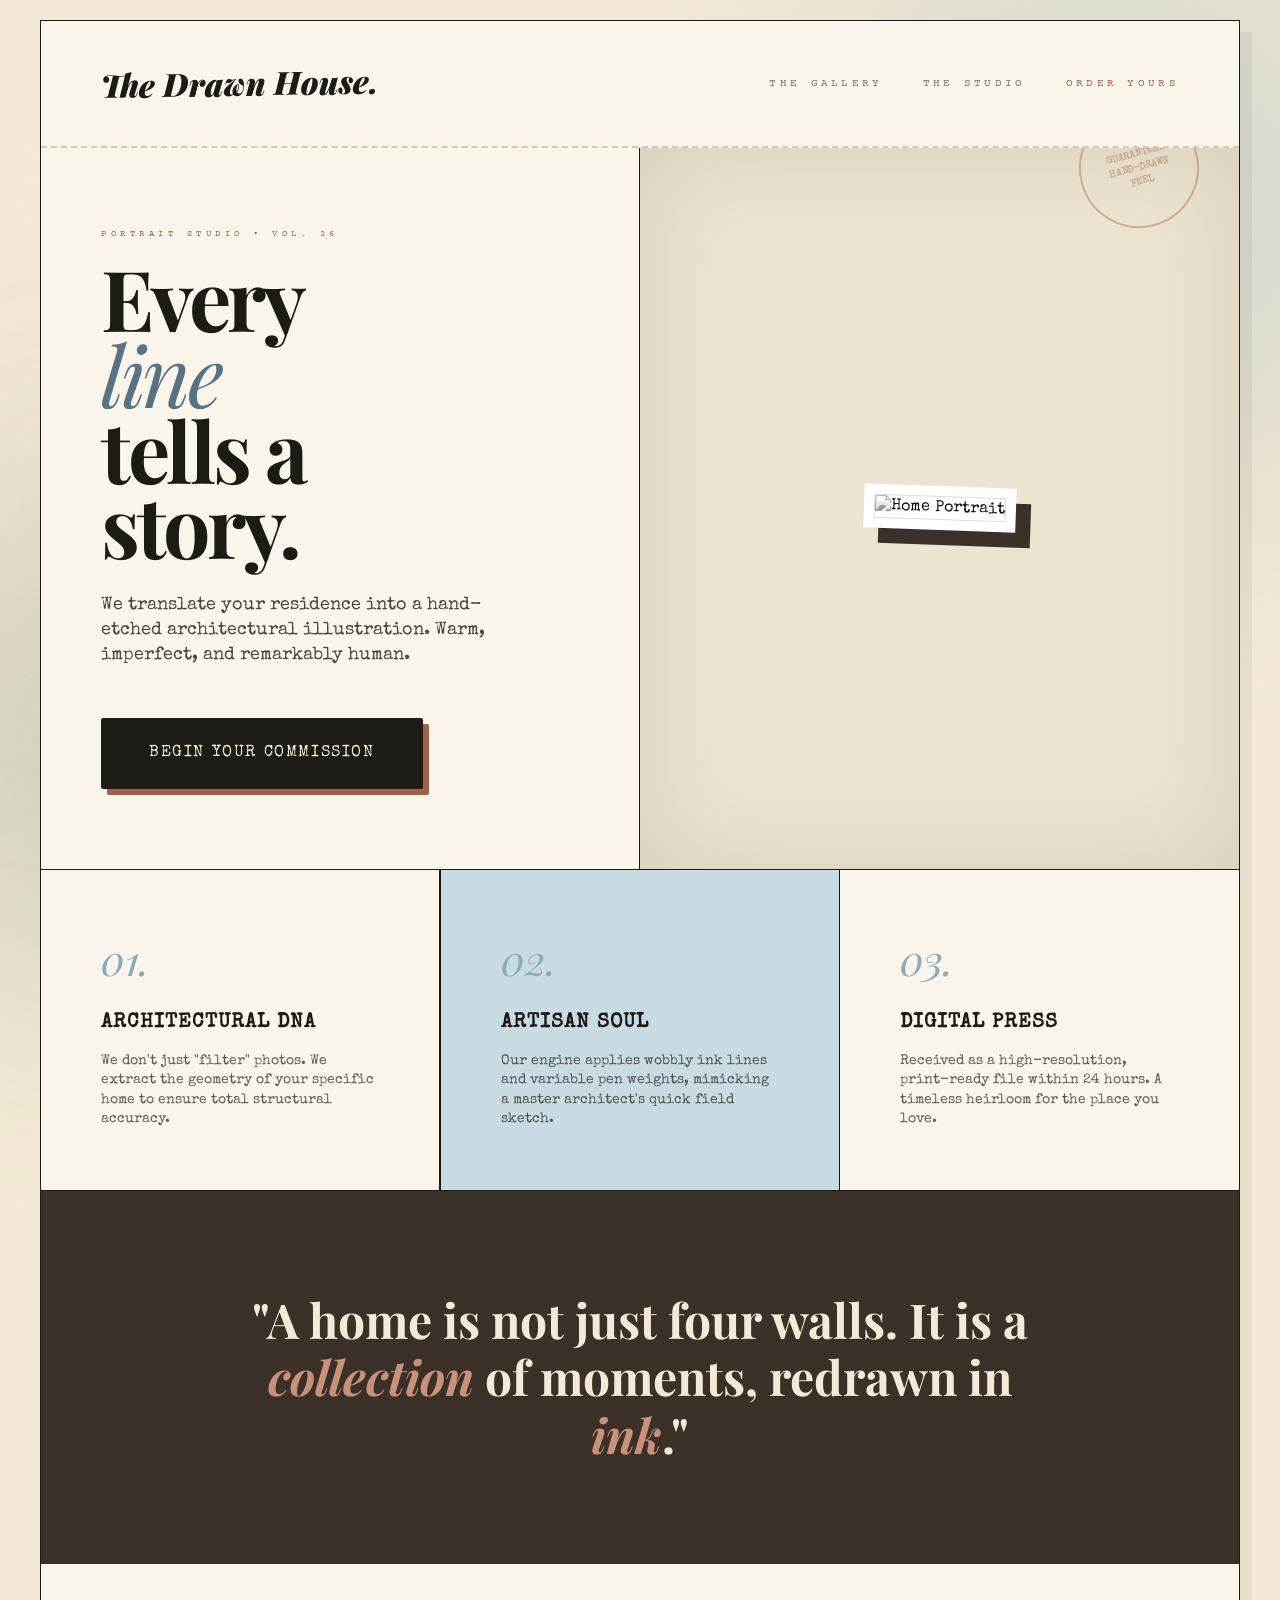
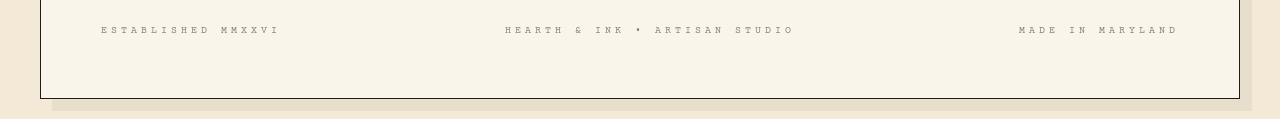
==== frontend/index.html @ 2aaf96cb "Update to luxury cotton card stock texture" ====
<!DOCTYPE html>
<html lang="en">
<head>
    <meta charset="UTF-8">
    <meta name="viewport" content="width=device-width, initial-scale=1.0">
    <title>Hearth & Ink | Hand-Drawn House Illustrations</title>
    <link rel="preconnect" href="https://fonts.googleapis.com">
    <link rel="preconnect" href="https://fonts.gstatic.com" crossorigin>
    <link href="https://fonts.googleapis.com/css2?family=Courier+Prime:ital,wght@0,400;0,700;1,400;1,700&family=Playfair+Display:ital,wght@0,400..900;1,400..900&family=Special+Elite&display=swap" rel="stylesheet">
    <style>
        :root {
            --ink: #1E1A15;
            --charcoal: #3B3128;
            --parchment: #F3E9D6;
            --cream: #FAF5EB;
            --linen: #ECE3D0;
            --dust: #D6C9B0;
            --rust: #A0614A;
            --rust-light: #C9917A;
            --rust-faint: #E8D0C7;
            --slate-blue: #5A7382;
            --mist-blue: #8AAAB8;
            --fog-blue: #C8DAE2;
            --moss: #4A6350;
            --lichen-green: #6E8C72;
            --sage-green: #9AB89E;
            --pale-sage: #D4E2D5;
            
            --border-radius: 2px;
            --shadow-hard: 4px 4px 0px var(--ink);
        }

        * { margin: 0; padding: 0; box-sizing: border-box; }

        body {
            background-color: var(--parchment);
            color: var(--ink);
            font-family: 'Special Elite', cursive;
            line-height: 1.4;
            overflow-x: hidden;
            padding: 20px;
        }

        /* The Non-Negotiable Grain Overlay */
        body::before {
            content: "";
            position: fixed;
            top: 0; left: 0; width: 100%; height: 100%;
            pointer-events: none;
            z-index: 9999;
            opacity: 0.055;
            mix-blend-mode: multiply;
            background-image: url("data:image/svg+xml,%3Csvg viewBox='0 0 200 200' xmlns='http://www.w3.org/2000/svg'%3%3Ffilter id='noiseFilter'%3E%3CfeTurbulence type='fractalNoise' baseFrequency='0.65' numOctaves='3' stitchTiles='stitch'/%3E%3C/filter%3E%3Crect width='100%25' height='100%25' filter='url(%23noiseFilter)'/%3E%3C/svg%3E");
        }

        /* Decorative Large Background "Ink Splashes" */
        .splash {
            position: fixed;
            border-radius: 50%;
            filter: blur(120px);
            z-index: -1;
            opacity: 0.25;
            pointer-events: none;
        }
        .splash-1 { top: -10%; right: -10%; width: 600px; height: 600px; background: var(--mist-blue); }
        .splash-2 { bottom: -10%; left: -10%; width: 500px; height: 500px; background: var(--lichen-green); }
        .splash-3 { top: 40%; left: -5%; width: 300px; height: 300px; background: var(--rust-faint); }

        .container {
            max-width: 1200px;
            margin: 0 auto;
            border: 1px solid var(--ink);
            background-color: var(--cream);
            position: relative;
            min-height: 100vh;
            box-shadow: 12px 12px 0px rgba(30,26,21,0.05);
        }

        /* Ripped Edge Header */
        nav {
            padding: 40px 60px;
            display: flex;
            justify-content: space-between;
            align-items: center;
            border-bottom: 2px dashed var(--dust);
        }

        .logo {
            font-family: 'Playfair Display', serif;
            font-size: 32px;
            font-style: italic;
            font-weight: 900;
            text-decoration: none;
            color: var(--ink);
            transform: rotate(-1deg);
            display: inline-block;
        }

        .nav-links {
            display: flex;
            gap: 40px;
            font-family: 'Courier Prime', monospace;
            font-size: 11px;
            text-transform: uppercase;
            letter-spacing: 0.3em;
        }

        .nav-links a { text-decoration: none; color: var(--ink); opacity: 0.6; transition: opacity 0.2s; }
        .nav-links a:hover { opacity: 1; color: var(--rust); }

        /* Massive Hero Section */
        .hero {
            display: grid;
            grid-template-columns: 1fr 1fr;
            min-height: 70vh;
            border-bottom: 1px solid var(--ink);
        }

        .hero-content {
            padding: 80px 60px;
            border-right: 1px solid var(--ink);
            display: flex;
            flex-direction: column;
            justify-content: center;
            background-color: var(--cream);
            position: relative;
        }

        /* Physical Luxury Cotton Card Stock Texture */
        .hero-content::before {
            content: "";
            position: absolute;
            inset: 0;
            opacity: 0.18;
            pointer-events: none;
            background-image: url('https://www.transparenttextures.com/patterns/handmade-paper.png');
            mix-blend-mode: multiply;
        }

        .section-tag {
            font-family: 'Courier Prime', monospace;
            font-size: 9px;
            color: var(--rust);
            letter-spacing: 0.5em;
            text-transform: uppercase;
            margin-bottom: 20px;
            display: block;
        }

        .hero h2 {
            font-family: 'Playfair Display', serif;
            font-size: 84px;
            line-height: 0.9;
            margin-bottom: 30px;
            letter-spacing: -0.04em;
        }

        .hero h2 i {
            color: var(--slate-blue);
            font-weight: 400;
        }

        .hero p {
            font-size: 18px;
            max-width: 400px;
            margin-bottom: 50px;
            opacity: 0.8;
        }

        .hero-visual {
            background-color: var(--linen);
            display: flex;
            align-items: center;
            justify-content: center;
            padding: 60px;
            position: relative;
            overflow: hidden;
        }

        .hero-visual::after {
            content: "";
            position: absolute;
            inset: 0;
            box-shadow: inset 0 0 100px rgba(30,26,21,0.1);
            pointer-events: none;
        }

        .main-frame {
            background-color: white;
            padding: 10px;
            box-shadow: 15px 15px 0px var(--charcoal);
            transform: rotate(2deg);
            max-width: 100%;
            transition: transform 0.4s ease;
        }
        .main-frame:hover { transform: rotate(0deg); }

        .main-frame img {
            width: 100%;
            height: auto;
            display: block;
            filter: grayscale(100%) contrast(1.1) brightness(1.05);
            border: 1px solid var(--dust);
        }

        /* Buttons with Stamp Feel */
        .btn {
            display: inline-block;
            padding: 24px 48px;
            font-family: 'Special Elite', cursive;
            font-size: 16px;
            text-decoration: none;
            border-radius: 2px;
            transition: all 0.1s ease;
            text-transform: uppercase;
            letter-spacing: 0.1em;
            cursor: pointer;
        }

        .btn-primary {
            background-color: var(--ink);
            color: var(--parchment);
            box-shadow: 6px 6px 0 var(--rust);
        }
        .btn-primary:active {
            transform: translate(3px, 3px);
            box-shadow: 2px 2px 0 var(--rust);
        }

        /* Grid of "Soul" Features */
        .soul-grid {
            display: grid;
            grid-template-columns: repeat(3, 1fr);
            border-bottom: 1px solid var(--ink);
        }

        .soul-card {
            padding: 60px;
            border-right: 1px solid var(--ink);
            transition: background 0.3s;
        }
        .soul-card:last-child { border-right: none; }
        .soul-card:hover { background-color: var(--pale-sage); }

        .soul-card span {
            font-family: 'Playfair Display', serif;
            font-style: italic;
            font-size: 42px;
            color: var(--mist-blue);
            display: block;
            margin-bottom: 20px;
        }

        .soul-card h3 { font-size: 20px; margin-bottom: 15px; text-transform: uppercase; letter-spacing: 0.05em; }
        .soul-card p { font-size: 14px; opacity: 0.7; }

        /* Statement Section */
        .statement {
            padding: 100px 60px;
            text-align: center;
            background-color: var(--charcoal);
            color: var(--parchment);
            position: relative;
        }

        .statement h3 {
            font-size: 48px;
            font-family: 'Playfair Display', serif;
            max-width: 800px;
            margin: 0 auto;
            line-height: 1.2;
        }

        .statement h3 i { color: var(--rust-light); }

        /* Floating Stamps */
        .stamp {
            position: absolute;
            width: 120px; height: 120px;
            border: 2px solid var(--rust);
            border-radius: 50%;
            display: flex;
            align-items: center;
            justify-content: center;
            text-align: center;
            font-size: 10px;
            text-transform: uppercase;
            color: var(--rust);
            font-weight: bold;
            transform: rotate(-15deg);
            opacity: 0.4;
            padding: 20px;
        }

        .stamp-1 { top: -40px; right: 40px; }

        /* Footer */
        footer {
            padding: 60px;
            display: flex;
            justify-content: space-between;
            align-items: center;
            font-family: 'Courier Prime', monospace;
            font-size: 10px;
            opacity: 0.5;
            letter-spacing: 0.4em;
        }

        @media (max-width: 900px) {
            .hero, .soul-grid { grid-template-columns: 1fr; }
            .hero h2 { font-size: 60px; }
            .hero-content { border-right: none; border-bottom: 1px solid var(--ink); }
        }
    </style>
</head>
<body>
    <div class="splash splash-1"></div>
    <div class="splash splash-2"></div>
    <div class="splash splash-3"></div>

    <div class="container">
        <nav>
            <a href="index.html" class="logo">The Drawn House.</a>
            <div class="nav-links">
                <a href="gallery.html">The Gallery</a>
                <a href="pricing.html">The Studio</a>
                <a href="upload.html" style="color: var(--rust); opacity: 1;">Order Yours</a>
            </div>
        </nav>

        <section class="hero">
            <div class="hero-content">
                <span class="section-tag">Portrait Studio &bull; Vol. 26</span>
                <h2>Every <br><i>line</i> <br>tells a <br>story.</h2>
                <p>We translate your residence into a hand-etched architectural illustration. Warm, imperfect, and remarkably human.</p>
                <div>
                    <a href="upload.html" class="btn btn-primary">Begin Your Commission</a>
                </div>
            </div>
            <div class="hero-visual">
                <div class="main-frame">
                    <img src="https://images.unsplash.com/photo-1518780664697-55e3ad937233?auto=format&fit=crop&q=80&w=800" alt="Home Portrait">
                </div>
                <div class="stamp stamp-1">Guaranteed <br> Hand-Drawn <br> Feel</div>
            </div>
        </section>

        <section class="soul-grid">
            <div class="soul-card">
                <span>01.</span>
                <h3>Architectural DNA</h3>
                <p>We don't just "filter" photos. We extract the geometry of your specific home to ensure total structural accuracy.</p>
            </div>
            <div class="soul-card" style="background-color: var(--fog-blue); border-left: 1px solid var(--ink); border-right: 1px solid var(--ink);">
                <span>02.</span>
                <h3>Artisan Soul</h3>
                <p>Our engine applies wobbly ink lines and variable pen weights, mimicking a master architect's quick field sketch.</p>
            </div>
            <div class="soul-card">
                <span>03.</span>
                <h3>Digital Press</h3>
                <p>Received as a high-resolution, print-ready file within 24 hours. A timeless heirloom for the place you love.</p>
            </div>
        </section>

        <section class="statement">
            <h3>"A home is not just four walls. It is a <i>collection</i> of moments, redrawn in <i>ink</i>."</h3>
        </section>

        <footer>
            <span>ESTABLISHED MMXXVI</span>
            <span>HEARTH & INK &bull; ARTISAN STUDIO</span>
            <span>MADE IN MARYLAND</span>
        </footer>
    </div>

</body>
</html>
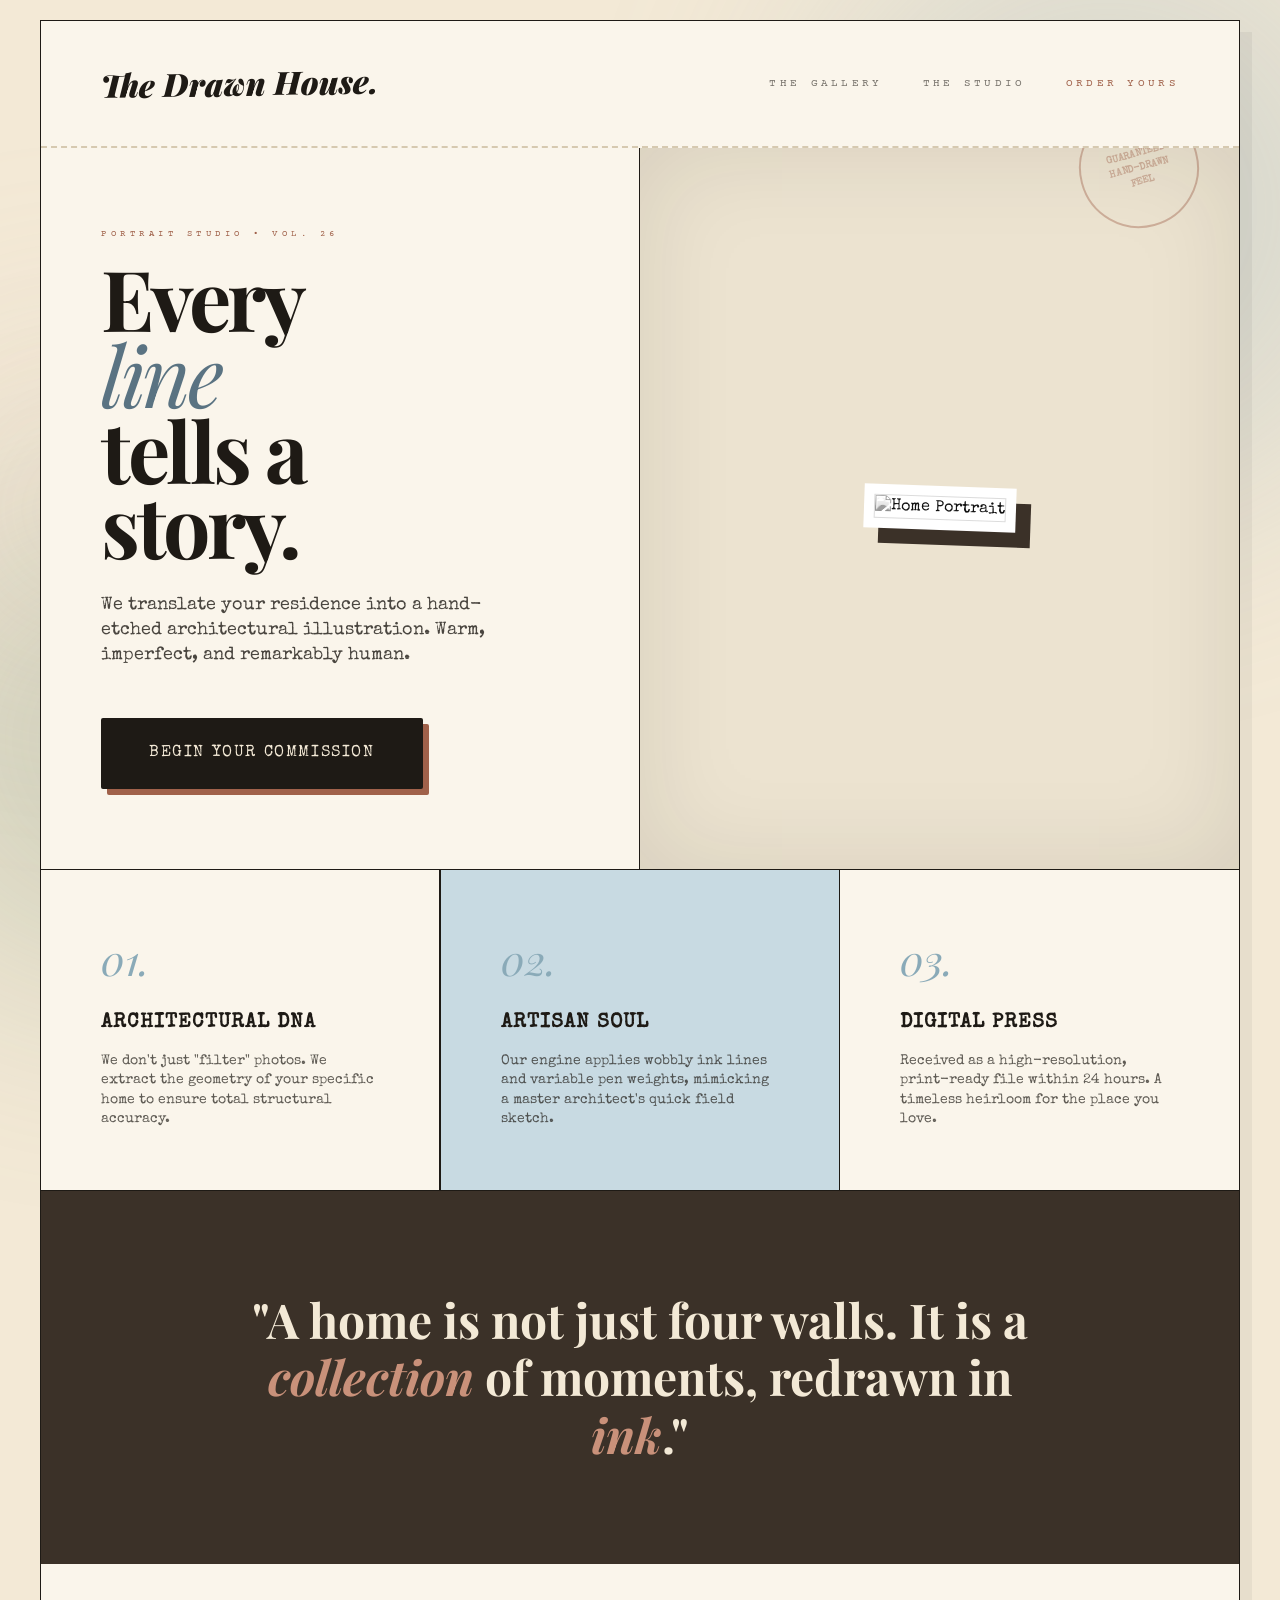
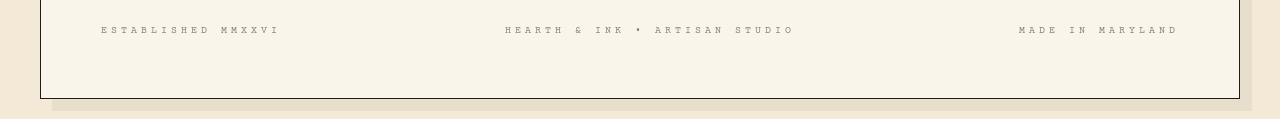
==== commit c3eb6fef: "Apply luxury cotton card stock texture overlay to the entire site" ====
--- a/frontend/index.html
+++ b/frontend/index.html
@@ -76,6 +76,18 @@
             box-shadow: 12px 12px 0px rgba(30,26,21,0.05);
         }
 
+        /* Luxury Cotton Card Stock Texture Overlay for the whole sheet */
+        .container::after {
+            content: "";
+            position: absolute;
+            inset: 0;
+            opacity: 0.2;
+            pointer-events: none;
+            background-image: url('https://www.transparenttextures.com/patterns/handmade-paper.png');
+            mix-blend-mode: multiply;
+            z-index: 10;
+        }
+
         /* Ripped Edge Header */
         nav {
             padding: 40px 60px;
@@ -122,19 +134,8 @@
             display: flex;
             flex-direction: column;
             justify-content: center;
-            background-color: var(--cream);
+            background-color: transparent;
             position: relative;
-        }
-
-        /* Physical Luxury Cotton Card Stock Texture */
-        .hero-content::before {
-            content: "";
-            position: absolute;
-            inset: 0;
-            opacity: 0.18;
-            pointer-events: none;
-            background-image: url('https://www.transparenttextures.com/patterns/handmade-paper.png');
-            mix-blend-mode: multiply;
         }
 
         .section-tag {
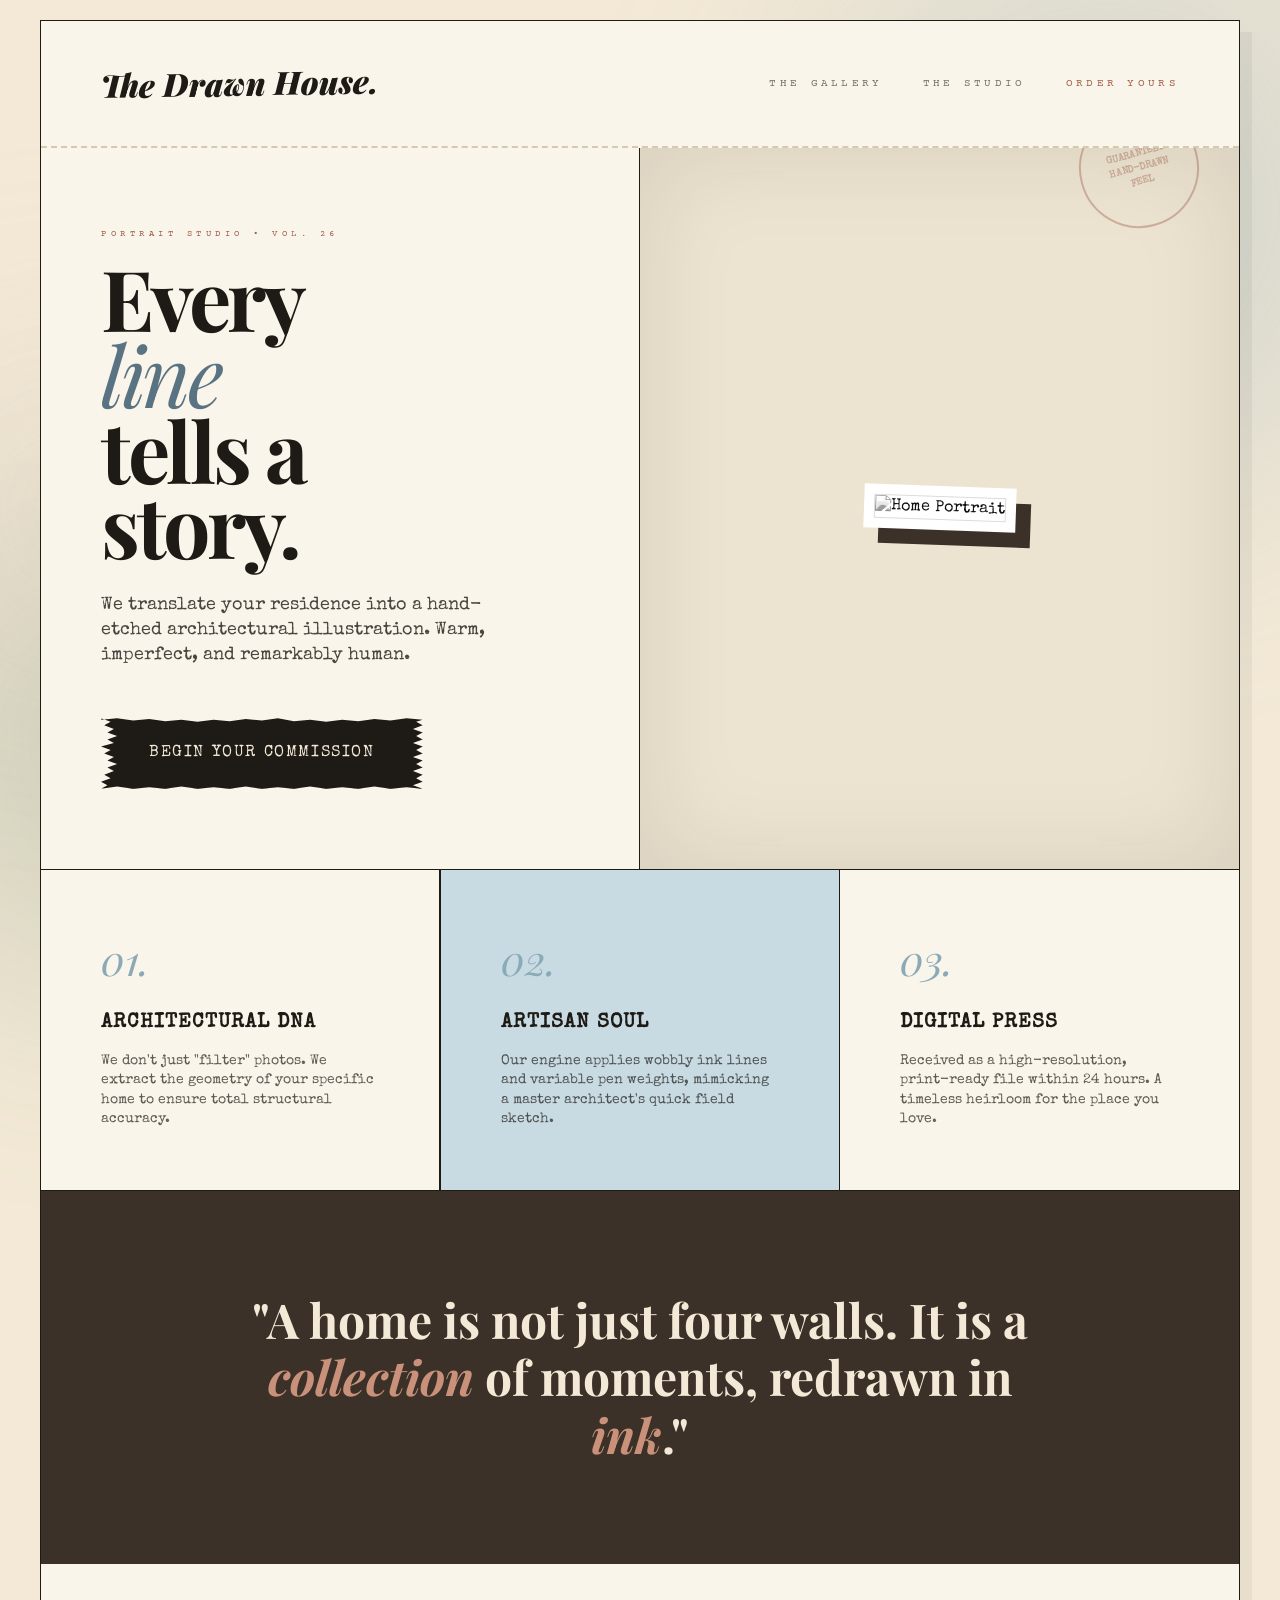
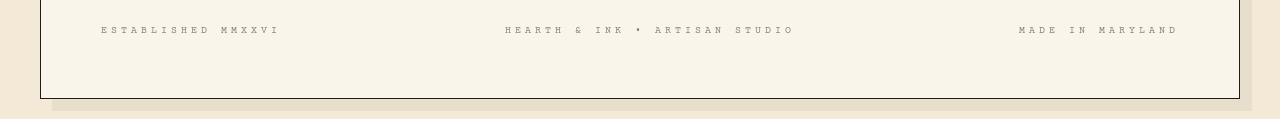
==== commit f9d78d62: "Add ripped jagged edge texture to buttons" ====
--- a/frontend/index.html
+++ b/frontend/index.html
@@ -76,16 +76,16 @@
             box-shadow: 12px 12px 0px rgba(30,26,21,0.05);
         }
 
-        /* Luxury Cotton Card Stock Texture Overlay for the whole sheet */
+        /* EXTREME Luxury Cotton Card Stock Texture Overlay */
         .container::after {
             content: "";
             position: absolute;
             inset: 0;
-            opacity: 0.2;
+            opacity: 0.75; /* Extreme visibility for tactile stationery feel */
             pointer-events: none;
             background-image: url('https://www.transparenttextures.com/patterns/handmade-paper.png');
             mix-blend-mode: multiply;
-            z-index: 10;
+            z-index: 1000;
         }
 
         /* Ripped Edge Header */
@@ -204,7 +204,7 @@
             border: 1px solid var(--dust);
         }
 
-        /* Buttons with Stamp Feel */
+        /* Buttons with Stamp Feel and Ripped Texture */
         .btn {
             display: inline-block;
             padding: 24px 48px;
@@ -216,6 +216,14 @@
             text-transform: uppercase;
             letter-spacing: 0.1em;
             cursor: pointer;
+            position: relative;
+            /* Ripped edge look for the button itself */
+            clip-path: polygon(
+                0% 2%, 5% 0%, 10% 3%, 15% 1%, 20% 4%, 25% 2%, 30% 5%, 35% 2%, 40% 4%, 45% 1%, 50% 3%, 55% 0%, 60% 4%, 65% 2%, 70% 5%, 75% 2%, 80% 4%, 85% 1%, 90% 3%, 95% 0%, 100% 2%,
+                98% 5%, 100% 10%, 97% 15%, 100% 20%, 98% 25%, 100% 30%, 97% 35%, 100% 40%, 98% 45%, 100% 50%, 97% 55%, 100% 60%, 98% 65%, 100% 70%, 97% 75%, 100% 80%, 98% 85%, 100% 90%, 97% 95%, 100% 100%,
+                95% 98%, 90% 100%, 85% 97%, 80% 100%, 75% 98%, 70% 100%, 65% 97%, 60% 100%, 55% 98%, 50% 100%, 45% 97%, 40% 100%, 35% 98%, 30% 100%, 25% 97%, 20% 100%, 15% 98%, 10% 100%, 5% 97%, 0% 100%,
+                2% 95%, 0% 90%, 3% 85%, 1% 80%, 4% 75%, 2% 70%, 5% 65%, 2% 60%, 4% 55%, 1% 50%, 3% 45%, 0% 40%, 4% 35%, 2% 30%, 5% 25%, 2% 20%, 4% 15%, 1% 10%, 3% 5%, 0% 0%
+            );
         }
 
         .btn-primary {
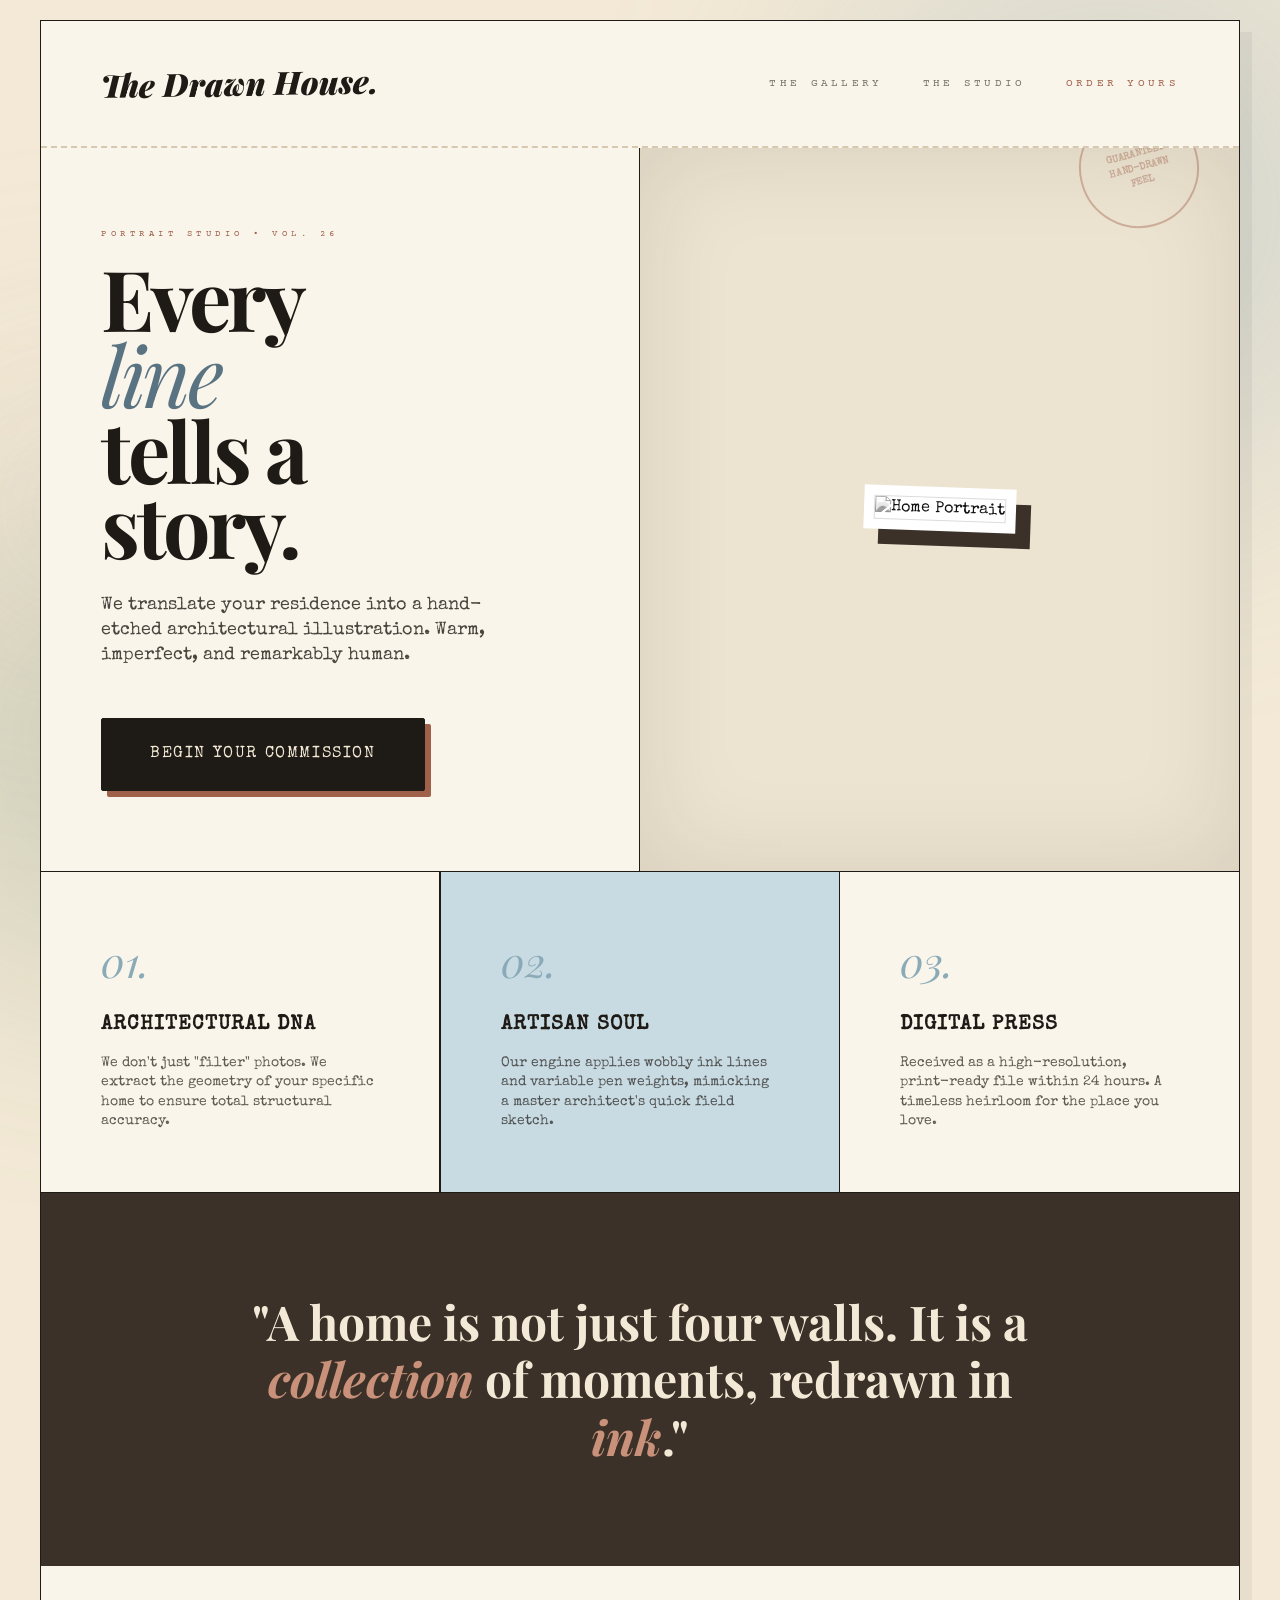
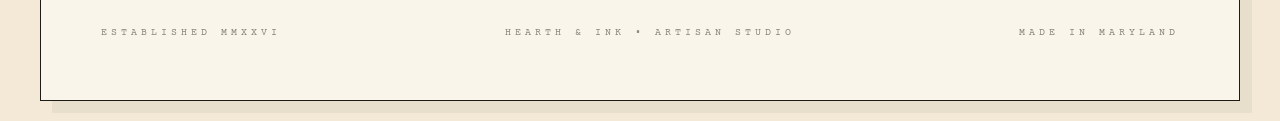
==== commit fd1551be: "Revert button shape to box and add fuzzy ink-bleed edge texture" ====
--- a/frontend/index.html
+++ b/frontend/index.html
@@ -204,7 +204,7 @@
             border: 1px solid var(--dust);
         }
 
-        /* Buttons with Stamp Feel and Ripped Texture */
+        /* Buttons with Stamp Feel and Fuzzy Textured Edges */
         .btn {
             display: inline-block;
             padding: 24px 48px;
@@ -217,13 +217,9 @@
             letter-spacing: 0.1em;
             cursor: pointer;
             position: relative;
-            /* Ripped edge look for the button itself */
-            clip-path: polygon(
-                0% 2%, 5% 0%, 10% 3%, 15% 1%, 20% 4%, 25% 2%, 30% 5%, 35% 2%, 40% 4%, 45% 1%, 50% 3%, 55% 0%, 60% 4%, 65% 2%, 70% 5%, 75% 2%, 80% 4%, 85% 1%, 90% 3%, 95% 0%, 100% 2%,
-                98% 5%, 100% 10%, 97% 15%, 100% 20%, 98% 25%, 100% 30%, 97% 35%, 100% 40%, 98% 45%, 100% 50%, 97% 55%, 100% 60%, 98% 65%, 100% 70%, 97% 75%, 100% 80%, 98% 85%, 100% 90%, 97% 95%, 100% 100%,
-                95% 98%, 90% 100%, 85% 97%, 80% 100%, 75% 98%, 70% 100%, 65% 97%, 60% 100%, 55% 98%, 50% 100%, 45% 97%, 40% 100%, 35% 98%, 30% 100%, 25% 97%, 20% 100%, 15% 98%, 10% 100%, 5% 97%, 0% 100%,
-                2% 95%, 0% 90%, 3% 85%, 1% 80%, 4% 75%, 2% 70%, 5% 65%, 2% 60%, 4% 55%, 1% 50%, 3% 45%, 0% 40%, 4% 35%, 2% 30%, 5% 25%, 2% 20%, 4% 15%, 1% 10%, 3% 5%, 0% 0%
-            );
+            /* Fuzzy ink-bleed / paper-grain edge effect */
+            box-shadow: 6px 6px 0 var(--rust), 0 0 2px 1px var(--ink);
+            border: 1px solid var(--ink);
         }
 
         .btn-primary {
